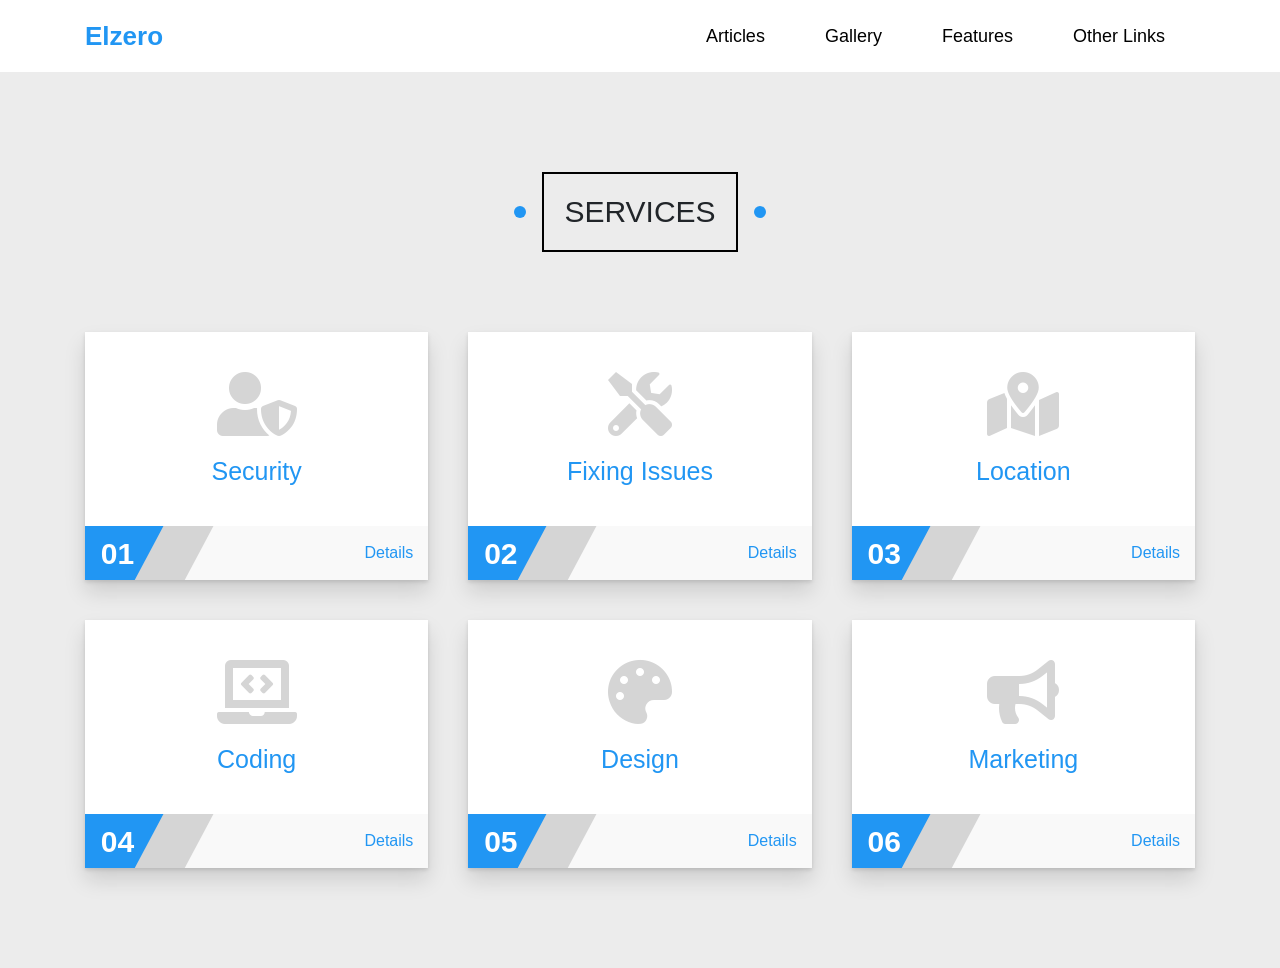
==== html/services.html @ 7499918c "Update stylesheet and script links to absolute paths" ====
<!DOCTYPE html>
<html>
  
<head>
  <meta charset="UTF-8">
  <meta name="viewport" content="width=device-width, initial-scale=1">
  <!-- link for bootstrap -->
  <link rel="stylesheet" href="/css/bootstrap.min.css">
  <!-- link for normalize css -->
  <link rel="stylesheet" href="/css/normalize.css">
  
  <!-- link for main css file -->
  <link rel="stylesheet" href="/css/elzero.css">
  
  <!-- link for fonts -->
  <link rel="stylesheet" href="/css/all.min.css">
  
  <!-- Google Fonts -->
    <link rel="preconnect" href="https://fonts.gstatic.com" />
    <link href="https://fonts.googleapis.com/css2?family=Work+Sans:wght@200;300;400;500;600;700;800&display=swap" rel="stylesheet"/>
    
  <title> SERVICES</title>
</head>


<body>
 <!-- start header  -->
  <div class=" header" id="header">
    <div class="container" id="container">
     <a href="/index.html" class="logo">Elzero</a>
      
        <ul  class="main-nav">
          <li><a href="/index.html#Articles">Articles</a></li>
          <li><a href="/index.html#Gallery">Gallery</a></li>
          <li><a href="/index.html#Features">Features</a></li>
          
          <li id="mega-li">
            <a href="#Other Links" >Other Links</a>
            <!-- Start Megamenu -->
            <div class="mega-menu" id="mega-menu">
              <div class="image">
                <img src="imgs/megamenu.png" alt="" />
              </div>
              <ul class="links">
                <li>
                  <a href="/index.html"><i class="fas fa-map-marked-alt "></i> Home</a>
                </li>
                <li>
                  <a href="html/Testimonials.html"><i class="far fa-comments fa-fw"></i> Testimonials</a>
                </li>
                <li>
                  <a href="html/Team-members.html"><i class="far fa-user fa-fw"></i> Team Members</a>
                </li>
                <li>
                  <a href="#our-skills"><i class="far fa-check-circle fa-fw"></i> Our Skills</a>
                </li>
                <li>
                  <a href="#work-steps"><i class="far fa-clipboard fa-fw"></i> How It Works</a>
                </li>
              </ul>
              <ul class="links">
                <li>
                  <a href="#events"><i class="far fa-calendar-alt fa-fw"></i> Events</a>
                </li>
                <li>
                  <a href="#pricing"><i class="fas fa-server fa-fw"></i> Pricing Plans</a>
                </li>
                <li>
                  <a href="#video"><i class="far fa-play-circle fa-fw"></i> Top Videos</a>
                </li>
                <li>
                  <a href="#stats"><i class="far fa-chart-bar fa-fw"></i> Stats</a>
                </li>
                <li>
                  <a href="#discount"><i class="fas fa-percent fa-fw"></i> Request A Discount</a>
                </li>
              </ul>
            </div>
            <!-- End Megamenu -->
          </li>
        </ul>
    </div>
  </div>
 <!-- end header -->
 <!-- start services -->
 <div class="services">
   <h2 class="main-title">Services</h2>
   <div class="container">
     <div class="box reveal-element">
          <i class="fas fa-user-shield fa-4x"></i>
          <h3>Security</h3>
          <div class="info">
            <a href="#">Details</a>
          </div>
      </div>
      <div class="box reveal-element">
          <i class="fas fa-tools fa-4x"></i>
          <h3>Fixing Issues</h3>
          <div class="info">
            <a href="#">Details</a>
          </div>
      </div>
      <div class="box reveal-element">
          <i class="fas fa-map-marked-alt fa-4x"></i>
          <h3>Location</h3>
          <div class="info">
            <a href="#">Details</a>
          </div>
      </div>
      <div class="box reveal-element">
          <i class="fas fa-laptop-code fa-4x"></i>
          <h3>Coding</h3>
          <div class="info">
            <a href="#">Details</a>
          </div>
      </div>
      <div class="box reveal-element">
          <i class="fas fa-palette fa-4x"></i>
          <h3>Design</h3>
          <div class="info">
            <a href="#">Details</a>
          </div>
      </div>
      <div class="box reveal-element">
          <i class="fas fa-bullhorn fa-4x"></i>
          <h3>Marketing</h3>
          <div class="info">
            <a href="#">Details</a>
          </div>
      </div>
      
   </div>
 </div>
 <!-- end services -->

  <!-- start script links -->
  <script src="/js/app.js"></script>
  <script src="/js/bootstrap.bundle.min.js"></script>
  <!-- end script links -->
  
</body>

</html>
---- css/elzero.css ----
/* Start Global Rules */
* {
  -webkit-box-sizing: border-box;
  -moz-box-sizing: border-box;
  box-sizing: border-box;
}
:root {
  --main-color: #2196f3;
  --second-color: #10cab7;
  --main-color-alt: #1787e0;
  --main-transition: 0.3s;
  --main-padding-top: 100px;
  --main-padding-bottom: 100px;
  --section-background: #ececec;
}
html {
  scroll-behavior: smooth;
}
body {
  font-family: "Cairo", sans-serif;
}
a {
  text-decoration: none;
  cursor: pointer;
}
ul {
  list-style: none;
  margin: 0;
  padding: 0;
}
.container {
  padding-left: 15px;
  padding-right: 15px;
  margin-left: auto;
  margin-right: auto;
}
/* Small */
@media (min-width: 768px) {
  .container {
    width: 750px;
  }
}
/* Medium */
@media (min-width: 992px) {
  .container {
    width: 970px;
  }
}
/* Large */
@media (min-width: 1200px) {
  .container {
    width: 1170px;
  }
}

/* visibility transition*/

/* main transition  to animation*/
.reveal-element {
  opacity: 0; 
  transform: translateY(200px) scale(0.5); 
  transition: 0.7s ease-out;
} 
  .reveal-element.active { 
    opacity: 1; 
    transform: translateY(0) scale(1); 

  }
  
  .spikes{
    position: relative;
  }
  .spikes::after {
    content: "";
    position: absolute;
    right: 0;
    width: 100%;
    height: 30px;
    z-index: 1;
    background-image: linear-gradient(135deg, white 25%, transparent 25%), linear-gradient(225deg, white 25%, transparent 25%);
  background-size: 30px 30px;
  }
/* end Global Rules */

/* start animation */
/* animation landing imge*/
@keyframes up-and-down {
  0%,
  100% {
    top: 0;
  }
  50% {
    top: -50px;
  }
}

/* animation  landing down */
@keyframes bouncing {
  0%,
  10%, 
  20%, 
  50%,
  80%, 
  100%{
    transform: translateY(0);
  }
  40%, 
  60%{
    transform: translateY(-20px);
  }
}
@keyframes right-bouncing {
  0%,
  50%,
  100%{
    transform: translateX(0);
  }
  10%,
  20%, 
  60%{
    transform: translateX(10px);
  }
}
/* animation  main-title*/
@keyframes left-move{
  50%{
    left: 0;
    width: 12px;
    height: 12px;
  }
  100%{
    width: 100%;
    height: 100%;
    left: 0;
    border-radius: 0;
  }
}
@keyframes right-move{
  50%{
    right: 0;
    width: 12px;
    height: 12px;
  }
  100%{
    width: 100%;
    height: 100%;
    right: 0;
    border-radius: 0;
  }
}
/* animation  gallery*/
@keyframes flashing{
  0%,
  40% {
    opacity: 1;
  }
  100%{
    width: 200%;
    height: 200%;
    opacity: 0;
  }
}
/* end animation */

/*start  main-title   */
.main-title{
  text-transform: uppercase;
  margin: 0 auto 80px;
  width: fit-content;
  padding: 20px ;
  border: 2px solid black;
  font-size: 30px;
  position: relative;
  transition: var(--main-transition) ;
  z-index: 1;
}

.main-title::before,
.main-title::after{
  content: "";
  background-color: var(--main-color);
  position: absolute;
  width: 12px;
  height: 12px;
  border-radius: 50%;
  top: 50%;
  transform: translateY(-50%);
}
.main-title::before{
  left: -30px;
}
.main-title::after{
  right: -30px;
}
.main-title:hover::before{
  z-index: -1;
  animation: left-move 0.5s linear forwards;
}
.main-title:hover::after{
  z-index: -1;
  animation: right-move 0.5s linear forwards;
}
.main-title:hover{
  color: white;
  border: 2px solid white;
  transition-delay: 0.5s;
}
/* end main-title  */


/*  start header*/
.header {
  background-color: white;
  
  -webkit-box-shadow: 0 0 10px #ddd;
  -moz-box-shadow: 0 0 10px #ddd;
  box-shadow: 0 0 10px #ddd;
}

.header .container{
  display: flex;
  justify-content: space-between;
  align-items: center;
  flex-wrap: wrap;
  position: relative;
}

.header .container .logo {
  font-size: 26px;
  font-weight: bold;
  height: 72px;
  display: flex;
  justify-content: center;
  align-items: center;
  color: var(--main-color);
}

@media (max-width: 767px) {
  .header .container .logo {
    width: 100%;
    height: 50px;
  }
}

.header .container .main-nav  {
  display: flex;
  
}
@media (max-width: 767px) {
  .header .container .main-nav  {
    margin: auto;
  }
}

.header .container .main-nav   > li > a{
  display: flex;
  justify-content: center;
  align-items: center;
  height: 72px;
  position: relative;
  color: black;
  padding: 0 30px;
  overflow: hidden;
  font-size: 18px;
  transition: var(--main-transition);
  
}
@media (max-width: 767px) {
  .header .container .main-nav   > li > a{
    font-size: 14px;
    height: 40px;
    padding: 5px;
  }
}
.header .container .main-nav  > li > a:hover{
  background-color: #fafafa;
  color: var(--main-color);
  border-radius: 5px;
}
.header .container .main-nav  > li > a::before {
  content: "";
  position: absolute;
  top: 0;
  left: -100%;
  width: 100%;
  height: 4px;
  background-color: var(--main-color);
  transition: var(--main-transition);
}
.header .container .main-nav  > li > a:hover::before {
  left: 0;
}
/* start mega menu */
.header .mega-menu{
  position: absolute;
  width: 100%;
  left: 0;
  padding: 30px;
  background-color: white;
  border-bottom: 3px solid var(--main-color);
  z-index: 100;
  display: flex;
  gap: 40px;
  top: calc(100% + 70px);
  transition: var(--main-transition) ease-out;
  opacity: 0;
  visibility: hidden;
}
@media (max-width: 991px) {
  .header .mega-menu{
    flex-direction: column;
    gap: 0;
    padding: 5px;
  }
  .header .mega-menu .image img{
    display: none;
  }
}
.header .mega-menu .image img{
  max-width: 100%;
}

.header .mega-menu .links {
  min-width: 250px;
  flex: 1;
}
.header .mega-menu .links li {
  
  position: relative;
  overflow: hidden;
}
.header .mega-menu .links li:not(:last-child) {
  border-bottom: 1px solid #e9e6e6;
}
@media (max-width: 767px) {
  .header .mega-menu .links:first-of-type li:last-child {
    border-bottom: 1px solid #e9e6e6;
  }
}
.header .mega-menu .links li::before {
  content: "";
  position: absolute;
  left: -100%;
  top: 0;
  width: 100%;
  height: 100%;
  border-radius: 3px;
  background-color: var(--section-background);
  transition: var(--main-transition);
  z-index: -1;
}
.header .mega-menu .links li:hover::before{
  left: 0;
}
.header .mega-menu .links li a{
  display: block;
  padding: 10px;
  color: var(--main-color);
  font-size: 18px;
  font-weight: bold;
}
.header .mega-menu .links li i{
  margin: 0 10px;
}
/*  end header*/
/* start landing */
.landing{
  position: relative;
}
.landing:hover{
  color: white;
}
.landing::before,
.landing::after{
  content: "";
  position: absolute;
  left: 0;
  top: -40px;
  height: 100%;
  transform: skewY(-6deg);
  transform-origin: top left;
}
.landing::before{
  width: 100%;
  background-color: #ececec;
  z-index: -2;
}
.landing::after {
  width: 0;
  background-color: #000;
  z-index: -1;
  transition: calc(var(--main-transition) + 0.2s) ease-out;
}
.landing:hover::after {
  width: 100%;
}

.landing .container{
  min-height: calc(100vh - 72px);
  display: flex;
  align-items: center;
  padding-bottom: 120px;
}


.landing .go-down{
  color: var(--main-color);
  bottom: 30px;
  position: absolute;
  left: 50%;
  transform: translateX(-50%);
  transition: var(--main-transition);
  
}
.landing .go-down:hover{
  color: var(--main-color-alt);
}
.landing .go-down i{
  animation: bouncing 1.5s  infinite;
}
@media (max-width: 991px) {
  .landing .go-down{
    display: none;
  }
}

.landing .container .text {
  flex: 1;
}
@media (max-width: 991px) {
  
  
  .landing .container .text{
    text-align: center;
  }
}
.landing .container .text h1{
  position: relative;
  visibility: hidden;
  top: 40px;
  font-size: 40px;
  margin: 0;
  letter-spacing: -2px;
  opacity: 0;
  transition: 0.5s ease-out;
}
@media (max-width: 991px) {
    .landing .container .text h1{
      font-size: 28px;

    }
}
.landing .container .text p{
  position: relative;
  visibility: hidden;
  top: 40px;
  font-size: 23px;
  line-height: 1.7;
  margin: 5px 0 0;
  color: #666;
  max-width: 500px;
  opacity: 0;
  transition: 0.7s ease-out;
}
@media (max-width: 991px) {
    .landing .container .text p{
      font-size: 18px;
      margin: 20px auto;
    }
}

.landing .container .imges{
  position: relative;
  visibility: hidden;
  top: 40px;
  opacity: 0;
  transition: 0.8s ease-out;
}

.landing .container .imges img{
  position: relative;
  width: 600px;
  animation: up-and-down 3s linear infinite;
}

@media (max-width: 991px) {
  
  .landing .container .imges img{
    display: none;
  }
}
/* end landing */
/* start Articles */
.Articles{
  padding-top: var(--main-padding-top);
  padding-bottom: var(--main-padding-bottom);
  position: relative;
}
.Articles .container{
  display: grid;
  grid-template-columns: repeat(auto-fill, minmax(250px, 1fr));
  gap: 30px;
  text-align: center;
}
.Articles .container .box{
  box-shadow: 0 2px 15px rgba(0, 0, 0, 10%);
  background-color: white;
  border-radius: 6px;
  overflow: hidden;
  transition: calc(var(--main-transition) + 0.3s);
  
}
.Articles .container .box:hover{
  transform: translateY(-20px);
  box-shadow: 0  2px 25px rgba(0, 0, 0, 50%);
}
.Articles .container .box img{
  max-width: 100%;
}
.Articles .container .box .content{
  padding: 20px;
}
.Articles .container .box .content h3{
  margin: 0;
  
}
.Articles .container .box .content p{
  margin: 10px 0 0;
  line-height: 1.5;
  color: #777;
}
.Articles .container .box .info{
  border-top: 2px solid var(--section-background);
  display: flex;
  justify-content: space-between;
  align-items: center;
  padding: 20px;
  color: var(--main-color);
}
.Articles .container .box .info a{
  font-size: 16px;
  font-weight: bold;
  color: var(--main-color);
}

.Articles .container .box:hover.box .info i{
    animation: right-bouncing 1.5s  infinite;

}
/* end Articles */
/* start gallery */
.gallery{
  padding-top: var(--main-padding-top);
  padding-bottom: var(--main-padding-bottom);
  
  background-color: var(--section-background);
}
.gallery .container{
  display: grid;
  grid-template-columns: repeat(auto-fill, minmax(300px, 1fr));
  gap: 30px;
}
.gallery .container .box{
  padding: 10px;
  background-color: white;
  box-shadow: 0px 12px 20px 0px rgb(0 0 0 / 13%), 0px 2px 4px 0px rgb(0 0 0 / 12%);
}
.gallery .container .box .imges{
  position: relative;
  overflow: hidden;
}
.gallery .container .box .imges::before{
  content: "";
  position: absolute;
  top: 50%;
  left: 50%;
  transform: translate(-50% , -50%);
  background-color: rgb(255 255 255 / 40%);
  width: 0;
  height: 0;
  opacity: 0;
  z-index: 3;
}
.gallery .box .imges:hover::before {
  animation: flashing 0.7s;
}
.gallery .container .box .imges img{
  max-width: 100%;
  transition: var(--main-transition);
}
.gallery .container .box .imges:hover img{
  transform: rotate(5deg) scale(1.1);
}
/* end gallery */
/* start features */
.features {
  padding-top: var(--main-padding-top);
  padding-bottom: var(--main-padding-bottom);
  position: relative;
  background-color: white;
}
.features .container {
  display: grid;
  grid-template-columns: repeat(auto-fill, minmax(300px, 1fr));
  gap: 40px;
}
.features .box {
  text-align: center;
  border: 1px solid #ccc;
}
.features .box .img-holder {
  position: relative;
  overflow: hidden;
}
.features .box .img-holder::before {
  content: "";
  position: absolute;
  left: 0;
  top: -1px;
  width: 100%;
  height: 100%;
}
.features .box .img-holder::after {
  content: "";
  position: absolute;
  bottom: 0;
  right: 0;
  border-style: solid;
  border-width: 0 0 180px 600px;
  border-color: transparent transparent white transparent;
  transition: var(--main-transition);
}
.features .box:hover .img-holder::after{
  border-width:  170px 600px 180px 0;
}

.features .box .img-holder img {
  max-width: 100%;
}

.features .box h2 {
  font-size: 40px;
  font-weight: bold;
  margin:  auto;
  width: fit-content;
  position: relative;
}
.features .box h2::after {
  content: "";
  position: absolute;
  bottom: -20px;
  left: 15px;
  width: calc(100% - 30px);
  height: 5px;
}
.features .box p {
  color: #777;
  line-height: 2;
  font-size: 20px;
  margin: 30px 0;
  padding: 25px;
}
.features .box a {
  display: block;
  padding: 10px  30px ;
  border-radius: 5px;
  font-size: 24px;
  font-weight: bold;
  width: fit-content;
  margin: 0 auto 30px;
  border: 3px solid transparent;
  transition: var(--main-transition);
}
.features .container .quality .img-holder::before {
  background-color: rgb(244 64 54 / 60%);
}
.features .container .quality h2::after {
  background-color: #f44036;
}
.features .container .quality a{
  color: #f44036;
  border-color: #f44036;
  background: linear-gradient(to right, #f44036 50% , white 50% );
  background-size: 200% 100%;
  background-position: right bottom;
}

.features .container .time .img-holder::before {
  background-color: rgb(0 150 136 / 60%);
}
.features .container .time h2::after {
  background-color: #009688;
}
.features .container .time a{
  color: #009688;
  border-color: #009688;
  background: linear-gradient(to right, #009688 50% , white 50% );
  background-size: 200% 100%;
  background-position: right bottom;
}
.features .container .passion .img-holder::before {
  background-color: rgb(3 169 244 / 60%);
}
.features .container .passion h2::after {
  background-color: #03a9f4;
}
.features .container .passion a{
  color: #03a9f4;
  border-color: #03a9f4;
  background: linear-gradient(to right, #03a9f4 50% , white 50% );
  background-size: 200% 100%;
  background-position: right bottom;
}
.features .container .box:hover a{
  background-position: left bottom;
  color: white;
}
/* end features */
/* start Testimonials */
.Testimonials{
  padding-top: calc(var(--main-padding-top) - 30px);
  padding-bottom: var(--main-padding-bottom);
  background-color: var(--section-background);
}
.Testimonials .container {
  display: grid;
  grid-template-columns: repeat(auto-fill, minmax(300px, 1fr));
  gap: 40px;
}
.Testimonials .container .box{
  position: relative; 
  background-color: white;
  border-radius: 5px;
  padding: 20px;
  box-shadow: 0 2px 4px rgb(0 0 0 / 7%);
}
.Testimonials .container .box::after{
  content: "";
  position: absolute;
  left: 0;
  top: 0;
  height: 100%;
  width: 0;
  background-color: #000;
  transition: 0.5s;
  border-radius: 5px;
  z-index: -1;
}
.Testimonials .container .box:hover::after{
  width: 100%;
}
.Testimonials .container .box:hover{
  color: white;
  box-shadow: 0 5px 15px rgba(0, 0, 0, 100%);
}
.Testimonials .container .box img{
  width: 100px;
  height: 100px;
  border-radius: 50%;
  border: 10px solid var(--section-background);
  position: absolute;
  right: -10px;
  top: -50px;
  transition: 0.5s;
}
.Testimonials .container .box:hover.box img{
  filter: grayscale(100%);
}
.Testimonials .container .box h3{
  margin: 0 0 10px;
  font-size: 24px;
}
.Testimonials .container .box span{
  font-size: 18px;
  margin-bottom: 0;
  display: block;
}
.Testimonials .container .box .rate .filled{
  color: #ffc107;
}
.Testimonials .container .box p{
  line-height: 1.5;
  color: #777;
  margin-top: 10px;
  margin-bottom: 0;
}
@media (max-width: 768px) {
  .Testimonials .main-title{
    padding: 20px 25px;
    font-size: 28px;
  }
}
/* end Testimonials */
/* start team member */
.team{
  padding-top: var(--main-padding-top);
  padding-bottom: var(--main-padding-bottom);
  position: relative;
}
.team .container{
  display: grid;
  grid-template-columns: repeat(auto-fill, minmax(300px, 1fr));
  gap: 30px;
  
}
.team .container .box{
  position: relative;
}
.team .container .box::before,
.team .container .box::after{
  content: "";
  background-color: #f3f3f3;
  height: 100%;
  position: absolute;
  right: 0;
  top: 0;
  border-radius: 10px;
  transition: var(--main-transition) ease-out;
}
.team .container .box::before{
  width: calc(100% - 60px);
  z-index: -2;
}
.team .container .box::after {
  z-index: -1;
  background-color: #e4e4e4;
  width: 0;
}
.team .container .box:hover::after {
  width: calc(100% - 60px);
}


.team .container .box .data{
  display: flex;
  justify-content: space-between;
  align-items: center;
  padding-top: 60px;
}

.team .container .box .data img{
  width: calc(100% - 60px);
  border-radius: 10px;
  transition: var(--main-transition) ease-out;
}
.team .container .box:hover .data img{
  filter: grayscale(100%);
}

.team .container .box .data .social{
  width: 60px;
  display: flex;
  flex-direction: column;
  align-items: center;
  gap: 20px;
}

.team .container .box .data .social a{
  width: 60px;
  height: 30px;
  display: flex;
  justify-content: center;
  align-items: center;
  
}
.team .container .box .data .social a:not(:last-child):hover i{
  color: var(--main-color);
}
.team .container .box .data .social a:last-child:hover i{
  color: red;
}
.team .container .box .data .social i {
  color: #777;
  transition: var(--main-transition);
}

.team .container .info {
  padding-top: 10px;
  padding-left: 80px;
}

.team .container .info h3{

  color: var(--main-color);
  font-size: 22px;
  margin-bottom: 0;
  transition: var(--main-transition);
}
.team .container .info p{
  margin-top: 10px;
  margin-bottom: 25px;
}
.team .container .box:hover .info h3{
  color: #777;
}
/* end team members */
/* start services */
.services{
  padding-bottom: var(--main-padding-bottom);
  padding-top: var(--main-padding-top);
  background-color: var(--section-background);
  position: relative;
}
.services .container{
  display: grid;
  grid-template-columns: repeat(auto-fill, minmax(300px, 1fr));
  gap: 40px;
}

.services .container .box{
  background-color: white;
  box-shadow: 0 12px 20px 0 rgb(0 0 0 / 13%), 0 2px 4px 0 rgb(0 0 0 / 12%);
  counter-increment: services;
  transition: 0.5s;
  position: relative;
}
.services .container .box::after{
  content: "";
  position: absolute;
  left: 50%;
  top: 50%;
  transform: translate(-50% , -50%);
  height: 0;
  width: 0;
  transition: var(--main-transition);
  background-color: #e4e4e4;
  opacity: 0.4;
  border-radius: 50%;
  z-index: -3;
}
.services .container .box:hover::after{
  width: 100%;
  height: 100%;
  border-radius: 0;

}
.services .container .box:hover{
  transform: translateY(-15px);
}
.services .container .box::before{
  content: "";
  position: absolute;
  left: 50%;
  transform: translateX(-50%);
  height: 3px;
  top: -3px;
  width: 0;
  background-color: var(--main-color);
  transition: var(--main-transition);
}
.services .container .box:hover::before{
  width: 100%;
}


.services .container .box > i{
  margin: 40px auto 20px;
  display: block;
  color: #d5d5d5;
  text-align: center;
}
.services .container .box > h3{
  color: var(--main-color);
  font-size: 25px;
  margin: 20px 0 40px;
  text-align: center;
}
.services .container .box .info{
  background-color: #f9f9f9;
  text-align: right;
  padding: 15px;
  position: relative;
}
.services .box .info::before {
  content: "0" counter(services);
  position: absolute;
  background-color: var(--main-color);
  color: white;
  left: 0;
  top: 0;
  height: 100%;
  width: 80px;
  font-size: 30px;
  font-weight: bold;
  display: flex;
  justify-content: center;
  align-items: center;
  padding-right: 15px;
}
.services .box .info::after {
  content: "";
  position: absolute;
  background-color: #d5d5d5;
  top: 0;
  left: 64px;
  width: 50px;
  height: calc(100% + 0.4px);
  transform: skewX(-28deg);
}
.services .container .box .info a{
  color: var(--main-color);
}
/* end services */
/* start our skills */
.our-skills{
  padding-bottom: var(--main-padding-bottom);
  padding-top: var(--main-padding-top);
  background-color: var(--section-background);
}
.our-skills .container .box{
  display: flex;
  align-items: center;
}
@media (max-width: 991px) {
  .our-skills .container .box img{
    display: none;
  }
}
.our-skills .container  .skills{
  flex: 1;
}
.our-skills .skills .skill:not(:last-child){
  margin-bottom: 0px;
}
.our-skills .skills .skill h3{
  display: flex;
  justify-content: space-between;
  align-items: center;
}
.our-skills .skills  h3 span{
  font-size: 12px;
  border: 1px solid #ccc;
  border-radius: 4px;
  padding: 3px 5px;
  color: var(--main-color);
}
.our-skills .skills .the-progress{
  height: 30px;
  background-color: #eee;
  position: relative;
}
.our-skills .skills .the-progress span{
  position: absolute;
  left: 0;
  top: 0;
  height: 100%;
  
  background-color: var(--main-color);
  transition: width 2s  ease-out ;
}
/* end our skills */
/* start how it work */
.work-steps{
  padding-bottom: var(--main-padding-bottom);
  padding-top: var(--main-padding-top);
  

  position: relative;
}
.work-steps .container{
  display: flex;
  align-items: center;
  justify-content: space-between;
  gap: 100px;
  
}
@media (max-width: 991px) {
  .work-steps .container {
    flex-direction: column;
  }
}
.work-steps .container .image{
  max-width: 100%;
}
@media (max-width: 991px) {
  .work-steps .container .image{
    display: none;
  }
}
.work-steps .container .info .box{
  background-color: #f5f5f5;
  padding: 30px;
  margin-bottom: 20px;
  border-radius: 6px;
  display: flex;
  align-items: center;
  border: 2px solid white;
  z-index: 1;
  position: relative;
  gap: 30px;
  box-shadow: 0px 12px 20px 0px rgb(0 0 0 / 13%), 0px 2px 4px 0px rgb(0 0 0 / 12%);
}
@media (max-width: 767px) {
  .work-steps .container .info .box{
    flex-direction: column;
    text-align: center;
  }
}
.work-steps .container .info .box::before{
  content: "";
  position: absolute;
  left: 50%;
  top: 50%;
  transform: translate(-50% , -50%);
  width: 0 ;
  height: 0;
  background-color: #ededed;
  transition: var(--main-transition) ease-out;
  border-radius: 50%;
  z-index: -1;
}
.work-steps .container .info .box:hover::before{
  width: 100%;
  height: 100%;
  border-radius: 0;
  
}
.work-steps .container .info .box:hover{
  box-shadow: 0px 12px 20px 0px rgb(0 0 0 / 50%), 0px 2px 4px 0px rgb(0 0 0 / 50%);
}
.work-steps .container .info .box img{
  width: 64px;
  margin-right: 20px;
}
.work-steps .container .info .box h3{
  margin: 0;
  font-size: 22px;
}
.work-steps .container .info .box p{
  color: #777;
  line-height: 1.7;
  margin-top: 10px ;
  font-size: 18px;
}
/* end how it work */
/* start eventes */
.events{
  padding-bottom: var(--main-padding-bottom);
  padding-top: var(--main-padding-top);
  background-color: var(--section-background);
}
.events .container{
  display: flex;
  align-items: center;
  flex-wrap: wrap;
}
.events .container img{
  max-width: 450px;
}
@media (max-width: 991px) {
  .events .container img{
    display: none;
  }
}
.events .container .info{
  flex: 1;
}
.events .container .info .time{
  display: flex;
  align-items: center;
  gap: 10px;
  margin: 20px auto;
  justify-content: center;
}
.events .container .info .time .unit{
  border: 1px solid #d4d4d4;
  border-radius: 6px;
  text-align: center;
  width: 75px;
  transition: var(--main-transition) ease-out;
}

.events .container .info .time .unit span{
  display: block;

}
.events .container .info .time .unit span:first-child{
  font-size: 35px;
  padding: 15px;
  color: var(--main-color);
  font-weight: bold;
}
.events .container .info .time .unit span:last-child{
  border-top: 1px solid #d4d4d4;
  padding: 8px 10px;
  font-size: 13px;
  transition: var(--main-transition) ease-out;
}
.events .container .info .time .unit:hover,
.events .container .info .time .unit:hover span:last-child{
  border-color: var(--main-color);
}
.events .container .info .title{
  text-align: center;
  margin: 40px 0 0;
  font-size: 30px;

}
@media (max-width: 767px) {
  .events .container .info .title{
    font-size: 26px;
  }
}
.events .container .info .description{
  text-align: center;
  line-height: 1.7;
  font-size: 19px;
  color: #777;
}

.events .subscribe{
  width: 100%;
  margin-top: 50px;
  
}




.events .subscribe {
  width: 100%;
  margin-top: 50px;
}
.events .subscribe form {
  width: 600px;
  margin: 20px auto;
  padding: 30px 40px;
  background-color: #f6f5f5;
  border-radius: 50px;
  display: flex;
  gap: 20px;
}
@media (max-width: 767px) {
  .events .subscribe form {
    max-width: 100%;
    padding: 20px;
    flex-direction: column;
    border-radius: 0;
  }
}
.events .subscribe form input[type="email"] {
  padding: 20px;
  border-radius: 50px;
  border: none;
  flex: 1;
  caret-color: var(--main-color);
}
@media (max-width: 767px) {
  .events .subscribe form input[type="email"] {
    border-radius: 0;
  }
}
.events .subscribe form input[type="email"]:focus {
  outline: none;
}
.events .subscribe form input[type="email"]::placeholder {
  transition: opacity var(--main-transition);
}
.events .subscribe form input[type="email"]:focus::placeholder {
  opacity: 0;
}
.events .subscribe form input[type="submit"] {
  border-radius: 50px;
  border: none;
  background-color: var(--main-color);
  color: white;
  font-weight: bold;
  padding: 20px;
  cursor: pointer;
  transition: var(--main-transition);
}
@media (max-width: 767px) {
  .events .subscribe form input[type="submit"] {
    border-radius: 0;
    width: 100%;
  }
}
.events .subscribe form input[type="submit"]:hover {
  background-color: var(--main-color-alt);
}
/* end eventes */
/* start video */
.video{
  padding-top: var(--main-padding-top);
  padding-bottom: var(--main-padding-bottom);
  border-top: 5px double #ddd;
}
.video .holder{
  display: flex;
  justify-content: center;
  background-color: var(--section-background);
  border: 1px solid #ddd;
}
@media (max-width: 991px) {
  .video .holder {
    flex-direction: column;
  }
}
.video .holder .list{
  min-width: 300px;
  background-color: white;
}
.video .holder .list .name{
  display: flex;
  justify-content: space-between;
  padding: 20px;
  background-color: #f4f4f4;
  font-weight: bold;
}

.video .holder .list ul li{
  padding: 20px;
  background-color: #f4f4f4;
  border-top: 1px solid var(--section-background);
  transition: var(--main-transition);
  cursor: pointer;
}
.video .holder .list ul li:hover{
  color: var(--main-color);
  background-color: #fafafa;
}
.video .holder .list ul li span{
  display: block;
  margin-top: 10px;
  color: #777;
}
.video .holder .preview{
  background-color: #e2e2e2;
  padding: 10px;
  display: flex;
  flex-direction: column;
  justify-content: space-between;

}
.video .holder .preview img{
  max-width: 100%;
  position: relative;
}
.video .holder .preview .info{
  padding: 20px;
  background-color: white;
  margin-top: 10px;
}
/* end video */
/* start stats  */
.stats{
  padding-top: var(--main-padding-top);
  padding-bottom: var(--main-padding-bottom);
  position: relative;
  background-image: url("../imgs/stats.jpg");
  background-size: cover;
  min-height: 300px;
}
.stats::before {
  content: "";
  position: absolute;
  left: 0;
  top: 0;
  width: 100%;
  height: 100%;
  background-color: rgba(255, 255, 255, 95%);
}
.stats h2{
  font-size: 40px;
  width: fit-content;
  margin: 0 auto 50px;
  position: relative;
  font-weight: bold;
}
.stats .container{
  display: grid;
  grid-template-columns: repeat(auto-fill , minmax(250px , 1fr));
  gap: 20px;
}
.stats .container .info{
  transition: 0.5s ease-out;
}
.stats .container .box{
  background-color: white;
  padding: 30px 15px;
  text-align: center;
  position: relative;
  opacity: 0.8;
  transition: var(--main-transition) ease-out;
}
.stats .container .box::after,
.stats .container .box::before{
  content: "";
  position: absolute;
  width: 2px;
  height: 0;
  background-color: var(--main-color);
  transition: var(--main-transition) ease-out;
}
.stats .container .box::after{
  top: 0;
  right: 0;
}
.stats .container .box::before {
  bottom: 0;
  left: 0;
}
.stats .container .box:hover::after,
.stats .container .box:hover::before{
  height: 100%;
}
.stats .container .box:hover{
  opacity: 1;
  box-shadow: 0  2px 12px rgba(0, 0, 0, 50%);
}
.stats .container .box .number{
  display: block;
  font-size: 60px;
  font-weight: bold;
  margin: 10px 0;
}
.stats .container .box .text{
  color: var(--main-color);
  font-style: italic;
  font-size: 20px;
  font-weight: bold;
  
}
/* end stats  */
/* Start Discount */
.discount {
  min-height: 100vh;
  display: flex;
  flex-wrap: wrap;
}
.discount .image {
  background-image: url(../imgs/discount-background1.jpg);
  background-size: cover;
  color: white;
  flex-basis: 50%;
  display: flex;
  align-items: center;
  justify-content: center;
  position: relative;
  z-index: 1;
  animation: change-background 10s linear infinite;
}
.discount .image::before {
  content: "";
  position: absolute;
  left: 0;
  top: 0;
  width: 100%;
  height: 100%;
  background-color: rgb(23 135 224 / 97%);
  z-index: -1;
}
@media (max-width: 991px) {
  .discount .image {
    flex-basis: 100%;
  }
}
.discount .form {
  display: flex;
  align-items: center;
  justify-content: center;
  flex-basis: 50%;
  padding-bottom: 50px;
}
@media (max-width: 991px) {
  .discount .form {
    flex-basis: 100%;
  }
}
.discount .form .input {
  display: block;
  width: 100%;
  margin-bottom: 25px;
  padding: 15px;
  border: none;
  border-bottom: 1px solid #ccc;
  background-color: #f9f9f9;
  caret-color: var(--main-color);
}
.discount .form textarea.input {
  resize: none;
  height: 200px;
}
.discount .form .input:focus {
  outline: none;
}
.discount .form [type="submit"] {
  display: block;
  width: 100%;
  padding: 15px;
  background-color: var(--main-color);
  color: white;
  font-weight: bold;
  font-size: 20px;
  border: none;
  cursor: pointer;
}
.discount .form [type="submit"]:hover {
  background-color: var(--main-color-alt);
}
.discount .content {
  text-align: center;
  padding: 0 20px;
}
.discount .content h2 {
  font-size: 40px;
  letter-spacing: -2px;
}
.discount .content p {
  line-height: 1.6;
  font-size: 18px;
  max-width: 500px;
}
.discount .content img {
  width: 300px;
  max-width: 100%;
}
/* End Discount */
/* Start Footer */
.footer {
  background-color: #191919;
  padding: 70px 0 0;
}
@media (max-width: 767px) {
  .footer {
    text-align: center;
  }
}
.footer .container {
  display: grid;
  grid-template-columns: repeat(auto-fill, minmax(250px, 1fr));
  gap: 40px;
}
.footer .box h3 {
  color: white;
  font-size: 50px;
  margin: 0 0 20px;
}
.footer .box .social {
  display: flex;
}
@media (max-width: 767px) {
  .footer .box .social {
    justify-content: center;
  }
}
.footer .box .social li {
  margin-right: 10px;
}
.footer .box .social li a {
  background-color: #313131;
  color: #b9b9b9;
  display: inline-flex;
  justify-content: center;
  align-items: center;
  width: 50px;
  height: 50px;
  font-size: 20px;
  transition: var(--main-transition);
}
.footer .box .social .facebook:hover {
  background-color: #1877f2;
}
.footer .box .social .twitter:hover {
  background-color: #1da1f2;
}
.footer .box .social .youtube:hover {
  background-color: #ff0000;
}
.footer .box .text {
  line-height: 2;
  color: #b9b9b9;
}
.footer .box .links li {
  padding: 15px 0;
  
}
.footer .box .links li:not(:last-child) {
  border-bottom: 1px solid #444;
}
.footer .box .links li:hover a {
  color: white;
}
.footer .box .links li a {
  color: #b9b9b9;
  transition: var(--main-transition);
}
.footer .box .links li a::before {
  font-family: "Font Awesome 5 Free";
  content: "\F101";
  font-weight: 900;
  margin-right: 10px;
  color: var(--main-color);
}
.footer .box .line {
  display: flex;
  align-items: center;
  color: #b9b9b9;
  margin-bottom: 30px;
}
@media (max-width: 767px) {
  .footer .box .line {
    flex-direction: column;
  }
}
.footer .box .line i {
  font-size: 25px;
  color: var(--main-color);
  margin-right: 10px;
}
@media (max-width: 767px) {
  .footer .box .line i {
    margin-right: 0;
    margin-bottom: 15px;
  }
}
.footer .box .line .info {
  line-height: 1.7;
  flex: 1;
}
.footer .box .line .info span {
  display: block;
}
.footer .footer-gallery img {
  width: 78px;
  border: 3px solid white;
  margin: 2px;
}
.footer .copyright {
  padding: 25px 0;
  text-align: center;
  color: white;
  margin: 50px 0 0;
  border-top: 1px solid #444;
}
/* End Footer */
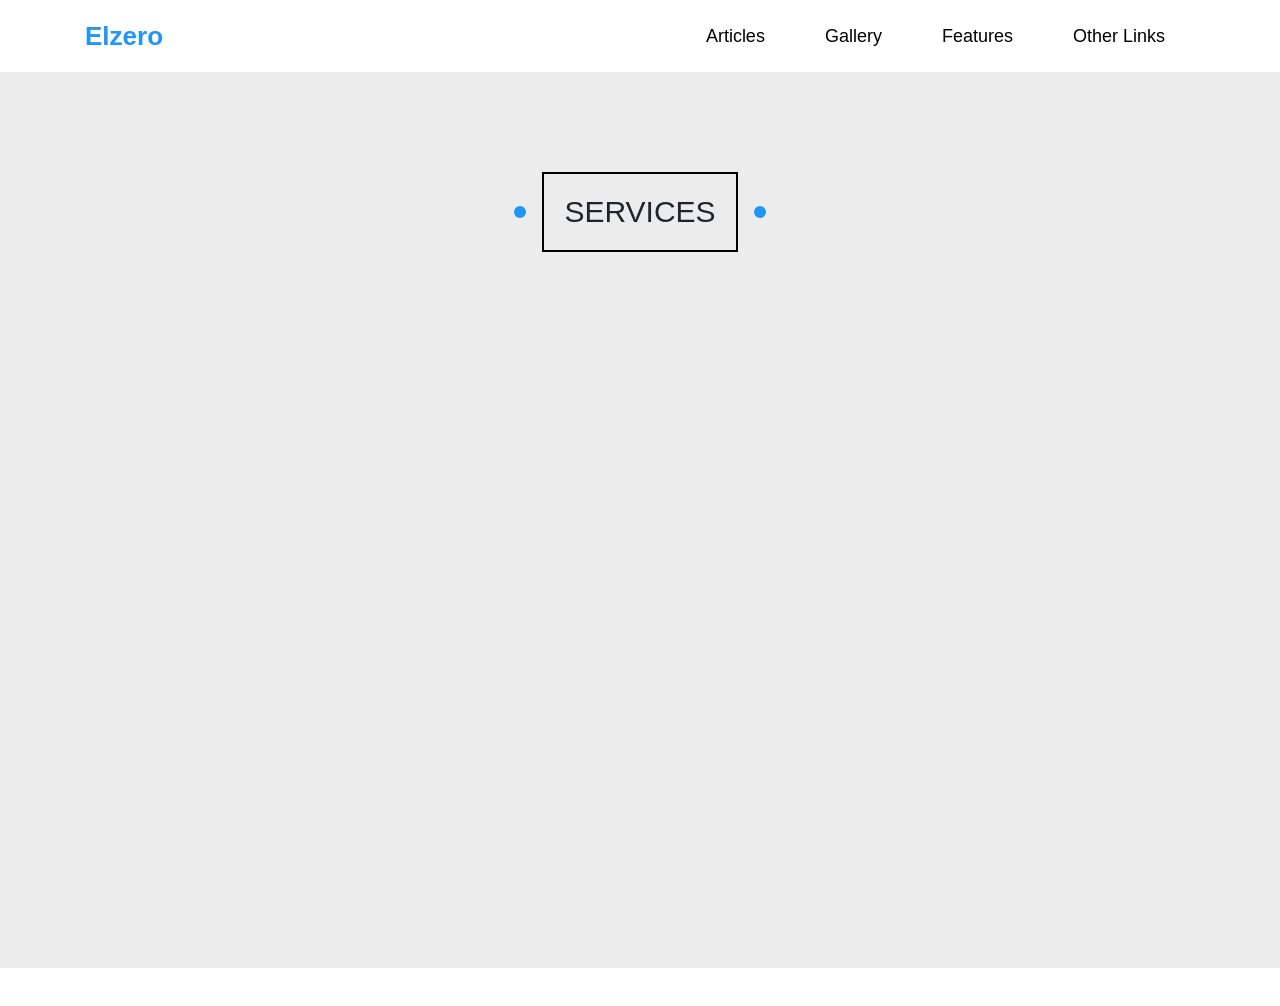
==== commit 02c4ffe2: "Remove leading slash from app.js script link" ====
--- a/html/services.html
+++ b/html/services.html
@@ -134,7 +134,7 @@
  <!-- end services -->
 
   <!-- start script links -->
-  <script src="/js/app.js"></script>
+  <script src="js/app.js"></script>
   <script src="/js/bootstrap.bundle.min.js"></script>
   <!-- end script links -->
   
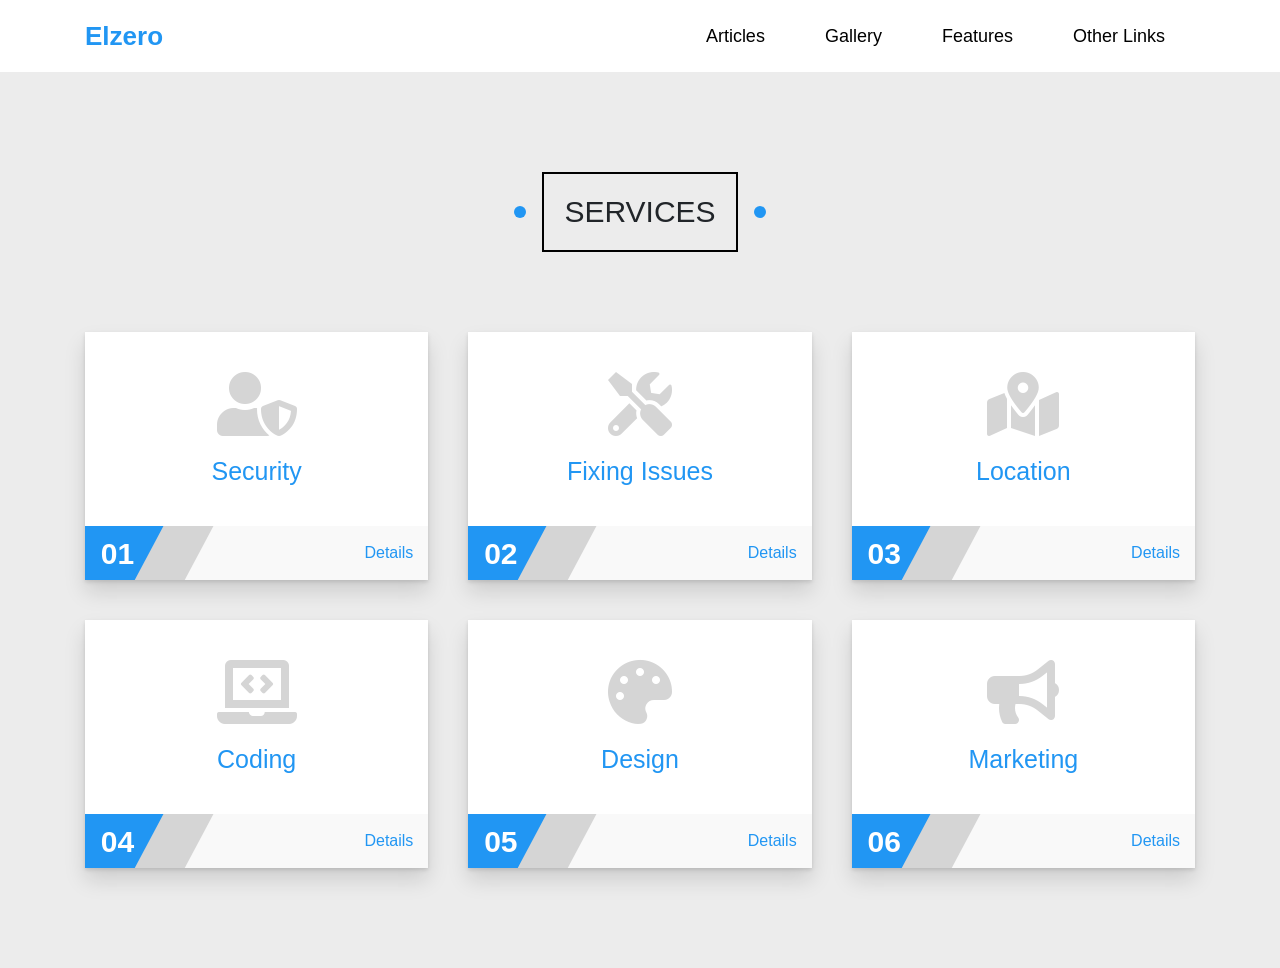
==== commit 3318090d: "Update script link path for app.js" ====
--- a/html/services.html
+++ b/html/services.html
@@ -134,7 +134,7 @@
  <!-- end services -->
 
   <!-- start script links -->
-  <script src="js/app.js"></script>
+  <script src="/js/app.js"></script>
   <script src="/js/bootstrap.bundle.min.js"></script>
   <!-- end script links -->
   
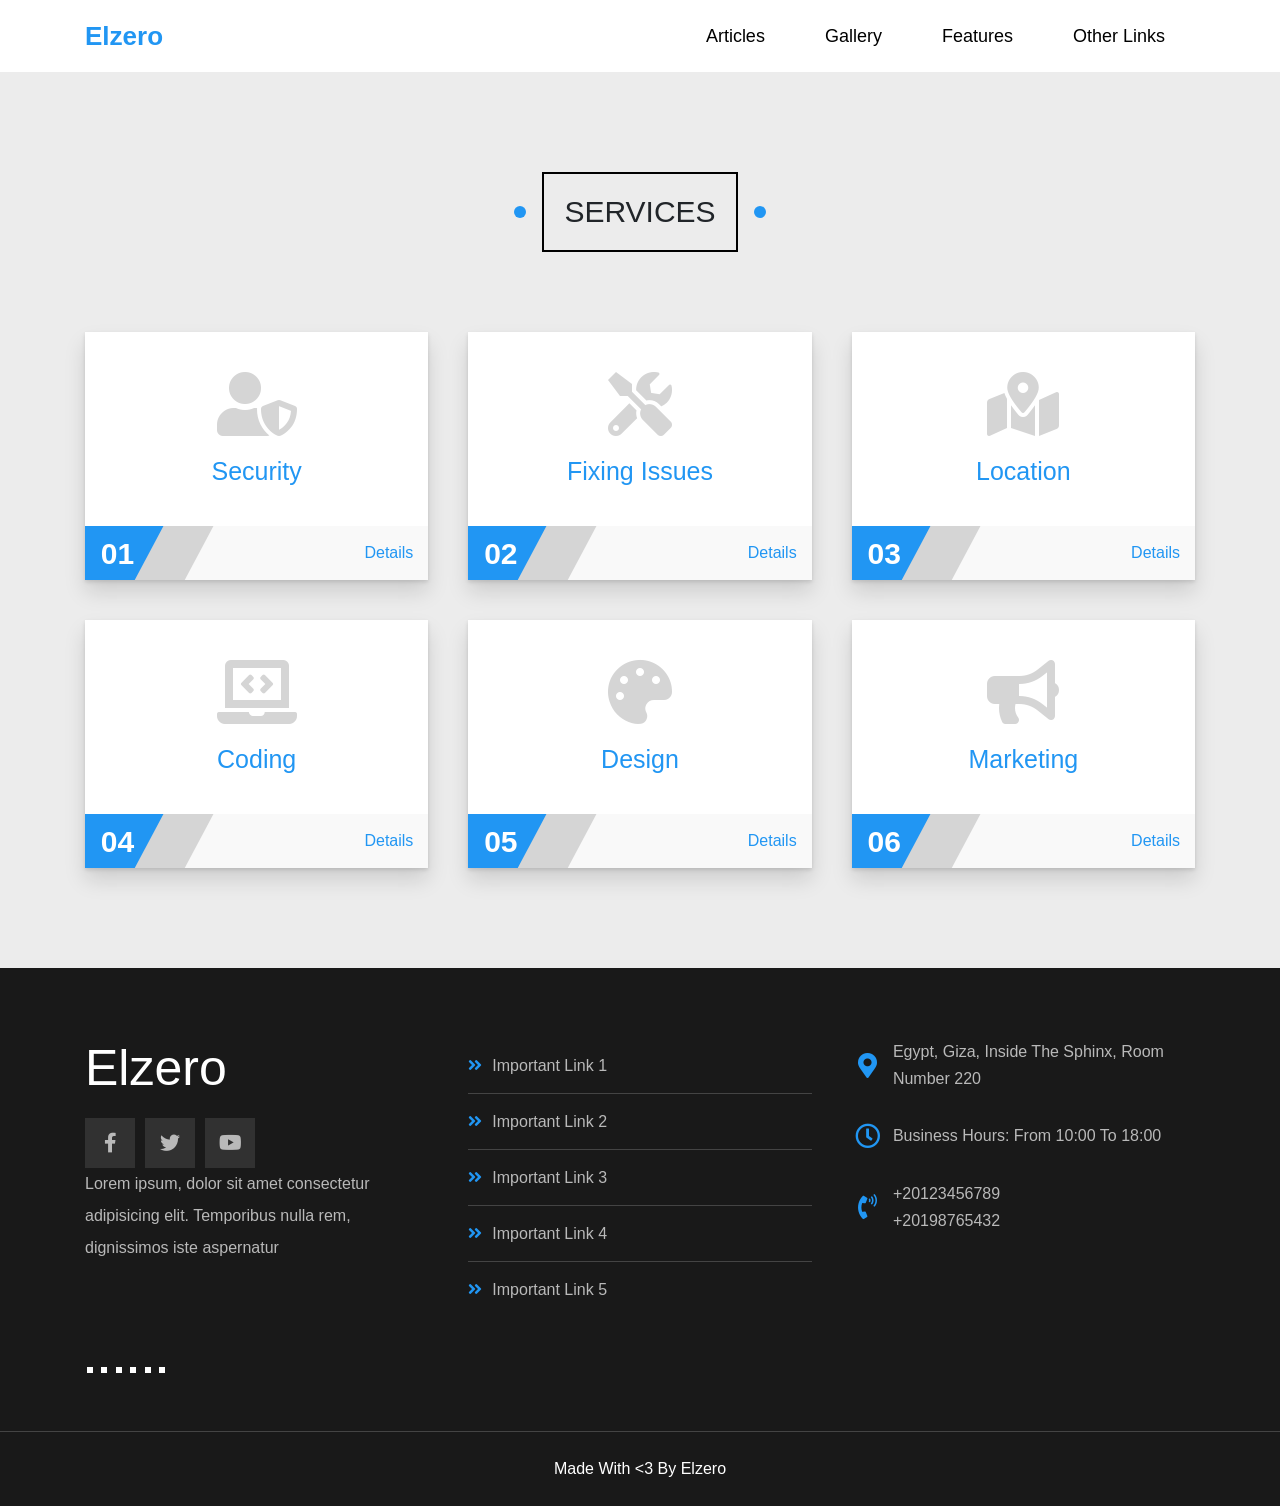
==== commit 0bc68d15: "Add footer section with social links and info" ====
--- a/html/services.html
+++ b/html/services.html
@@ -52,27 +52,28 @@
                   <a href="html/Team-members.html"><i class="far fa-user fa-fw"></i> Team Members</a>
                 </li>
                 <li>
-                  <a href="#our-skills"><i class="far fa-check-circle fa-fw"></i> Our Skills</a>
-                </li>
-                <li>
-                  <a href="#work-steps"><i class="far fa-clipboard fa-fw"></i> How It Works</a>
+                  <a href="/index.html#our-skills"><i class="far fa-check-circle fa-fw"></i> Our Skills</a>
+                </li>
+                <li>
+                  <a href="/index.html#work-steps"><i class="far fa-clipboard fa-fw"></i> How It Works</a>
                 </li>
               </ul>
               <ul class="links">
                 <li>
-                  <a href="#events"><i class="far fa-calendar-alt fa-fw"></i> Events</a>
-                </li>
-                <li>
-                  <a href="#pricing"><i class="fas fa-server fa-fw"></i> Pricing Plans</a>
-                </li>
-                <li>
-                  <a href="#video"><i class="far fa-play-circle fa-fw"></i> Top Videos</a>
-                </li>
-                <li>
-                  <a href="#stats"><i class="far fa-chart-bar fa-fw"></i> Stats</a>
-                </li>
-                <li>
-                  <a href="#discount"><i class="fas fa-percent fa-fw"></i> Request A Discount</a>
+                  <a href="/index.html#events"><i class="far fa-calendar-alt fa-fw"></i> Events</a>
+                </li>
+                
+                <li>
+                  <a href="/index.html#video"><i class="far fa-play-circle fa-fw"></i> Top Videos</a>
+                </li>
+                <li>
+                  <a href="/index.html#stats"><i class="far fa-chart-bar fa-fw"></i> Stats</a>
+                </li>
+                <li>
+                  <a href="/index.html#discount"><i class="fas fa-percent fa-fw"></i> Request A Discount</a>
+                </li>
+                <li>
+                  <a href="#footer"><i class="fas fa-server fa-fw"></i> Footer</a>
                 </li>
               </ul>
             </div>
@@ -132,6 +133,70 @@
    </div>
  </div>
  <!-- end services -->
+    <!-- Start Footer -->
+    <div class="footer" id="footer">
+      <div class="container">
+        <div class="box reveal-element">
+          <h3 class="reveal-element" style="transition-delay:  0.1s; ">Elzero</h3>
+          <ul class="social reveal-element" style="transition-delay:  0.2s; ">
+            <li>
+              <a href="#" class="facebook">
+                <i class="fab fa-facebook-f"></i>
+              </a>
+            </li>
+            <li>
+              <a href="#" class="twitter">
+                <i class="fab fa-twitter"></i>
+              </a>
+            </li>
+            <li>
+              <a href="#" class="youtube">
+                <i class="fab fa-youtube"></i>
+              </a>
+            </li>
+          </ul>
+          <p class="text reveal-element" style="transition-delay:  0.3s; ">
+            Lorem ipsum, dolor sit amet consectetur adipisicing elit. Temporibus nulla rem, dignissimos iste aspernatur
+          </p>
+        </div>
+        <div class="box reveal-element">
+          <ul class="links">
+            <li class="reveal-element"><a href="#">Important Link 1</a></li>
+            <li class="reveal-element" style="transition-delay:  0.2s; "><a href="#">Important Link 2</a></li>
+            <li class="reveal-element" style="transition-delay:  0.4s; " ><a href="#">Important Link 3</a></li>
+            <li class="reveal-element" style="transition-delay:  0.6s; "><a href="#">Important Link 4</a></li>
+            <li class="reveal-element" style="transition-delay:  0.8s; "><a href="#">Important Link 5</a></li>
+          </ul>
+        </div>
+        <div class="box reveal-element">
+          <div class="line reveal-element" >
+            <i class="fas fa-map-marker-alt fa-fw"></i>
+            <div class="info">Egypt, Giza, Inside The Sphinx, Room Number 220</div>
+          </div>
+          <div class="line reveal-element" style="transition-delay:  0.2s ">
+            <i class="far fa-clock fa-fw"></i>
+            <div class="info">Business Hours: From 10:00 To 18:00</div>
+          </div>
+          <div class="line reveal-element" style="transition-delay:  0.4s ">
+            <i class="fas fa-phone-volume fa-fw"></i>
+            <div class="info">
+              <span>+20123456789</span>
+              <span>+20198765432</span>
+            </div>
+          </div>
+        </div>
+        <div class="box footer-gallery">
+          <img src="imgs/gallery-01.png" alt="" class="reveal-element"/>
+          <img src="imgs/gallery-02.png" alt="" class="reveal-element" style="transition-delay:  0.2s; "/>
+          <img src="imgs/gallery-03.jpg" alt="" class="reveal-element" style="transition-delay:  0.4s; "/>
+          <img src="imgs/gallery-04.png" alt="" class="reveal-element" style="transition-delay:  0.6s; "/>
+          <img src="imgs/gallery-05.jpg" alt="" class="reveal-element" style="transition-delay:  0.8s; "/>
+          <img src="imgs/gallery-06.png" alt="" class="reveal-element" style="transition-delay:  1s; "/>
+        </div>
+      </div>
+      <p class="copyright reveal-element" style="transition-delay:  0.8s; ">Made With &lt;3 By Elzero</p>
+    </div>
+    <!-- End Footer -->
 
   <!-- start script links -->
   <script src="/js/app.js"></script>
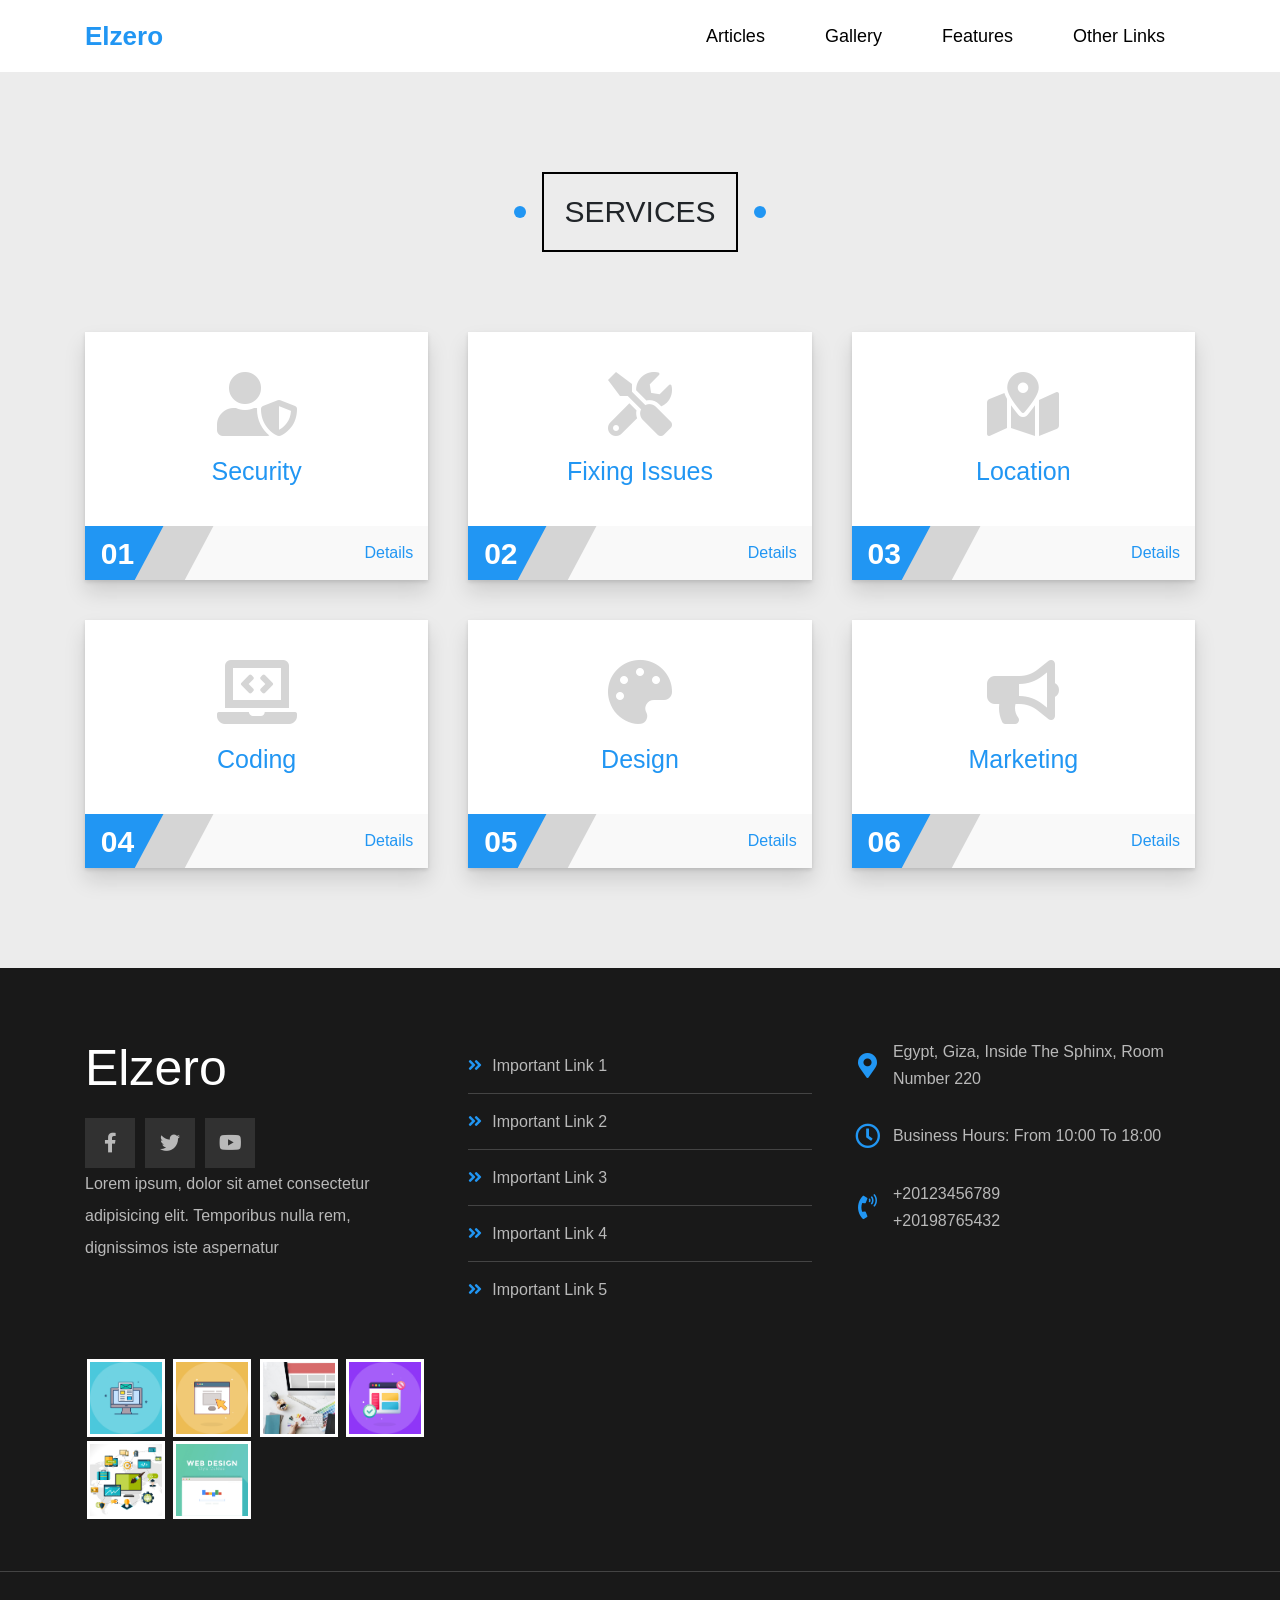
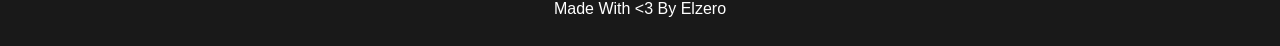
==== commit e5e55949: "Update image paths in services.html" ====
--- a/html/services.html
+++ b/html/services.html
@@ -186,12 +186,12 @@
           </div>
         </div>
         <div class="box footer-gallery">
-          <img src="imgs/gallery-01.png" alt="" class="reveal-element"/>
-          <img src="imgs/gallery-02.png" alt="" class="reveal-element" style="transition-delay:  0.2s; "/>
-          <img src="imgs/gallery-03.jpg" alt="" class="reveal-element" style="transition-delay:  0.4s; "/>
-          <img src="imgs/gallery-04.png" alt="" class="reveal-element" style="transition-delay:  0.6s; "/>
-          <img src="imgs/gallery-05.jpg" alt="" class="reveal-element" style="transition-delay:  0.8s; "/>
-          <img src="imgs/gallery-06.png" alt="" class="reveal-element" style="transition-delay:  1s; "/>
+          <img src="/imgs/gallery-01.png" alt="" class="reveal-element"/>
+          <img src="/imgs/gallery-02.png" alt="" class="reveal-element" style="transition-delay:  0.2s; "/>
+          <img src="/imgs/gallery-03.jpg" alt="" class="reveal-element" style="transition-delay:  0.4s; "/>
+          <img src="/imgs/gallery-04.png" alt="" class="reveal-element" style="transition-delay:  0.6s; "/>
+          <img src="/imgs/gallery-05.jpg" alt="" class="reveal-element" style="transition-delay:  0.8s; "/>
+          <img src="/imgs/gallery-06.png" alt="" class="reveal-element" style="transition-delay:  1s; "/>
         </div>
       </div>
       <p class="copyright reveal-element" style="transition-delay:  0.8s; ">Made With &lt;3 By Elzero</p>
